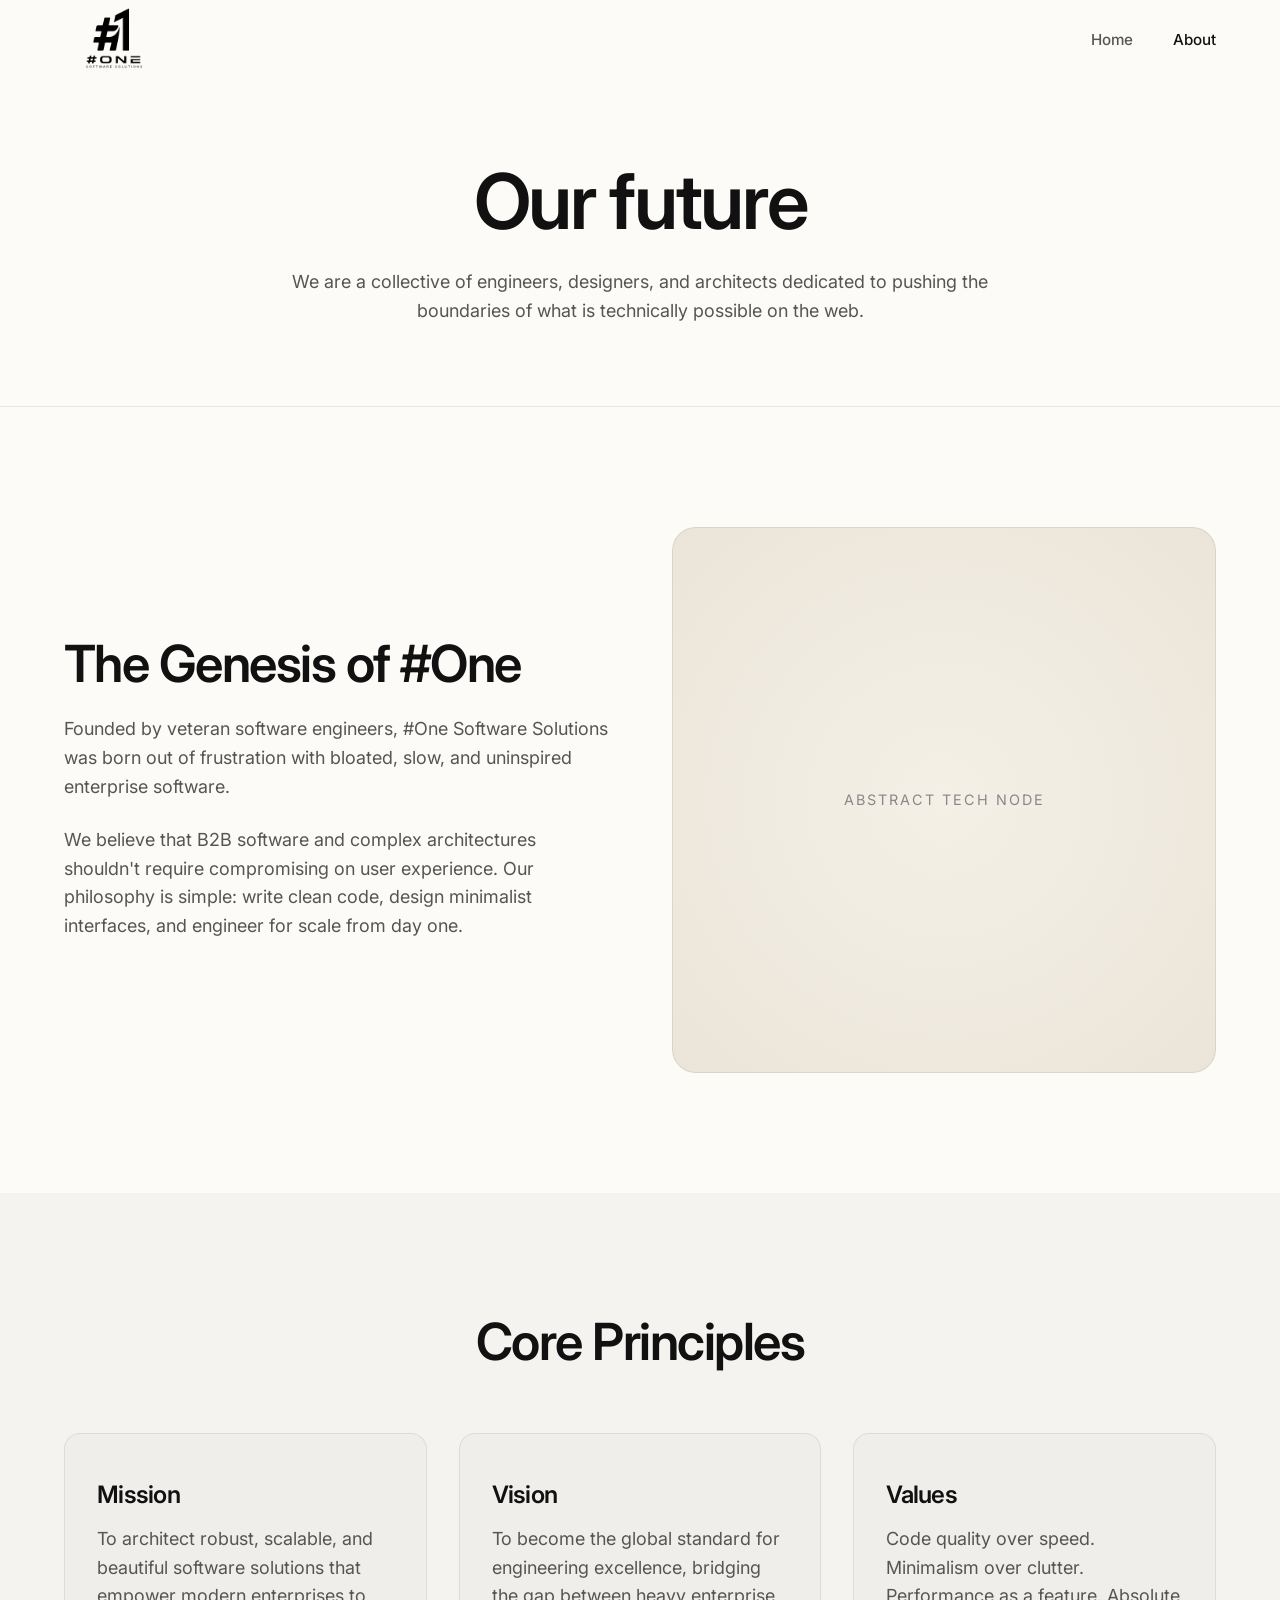
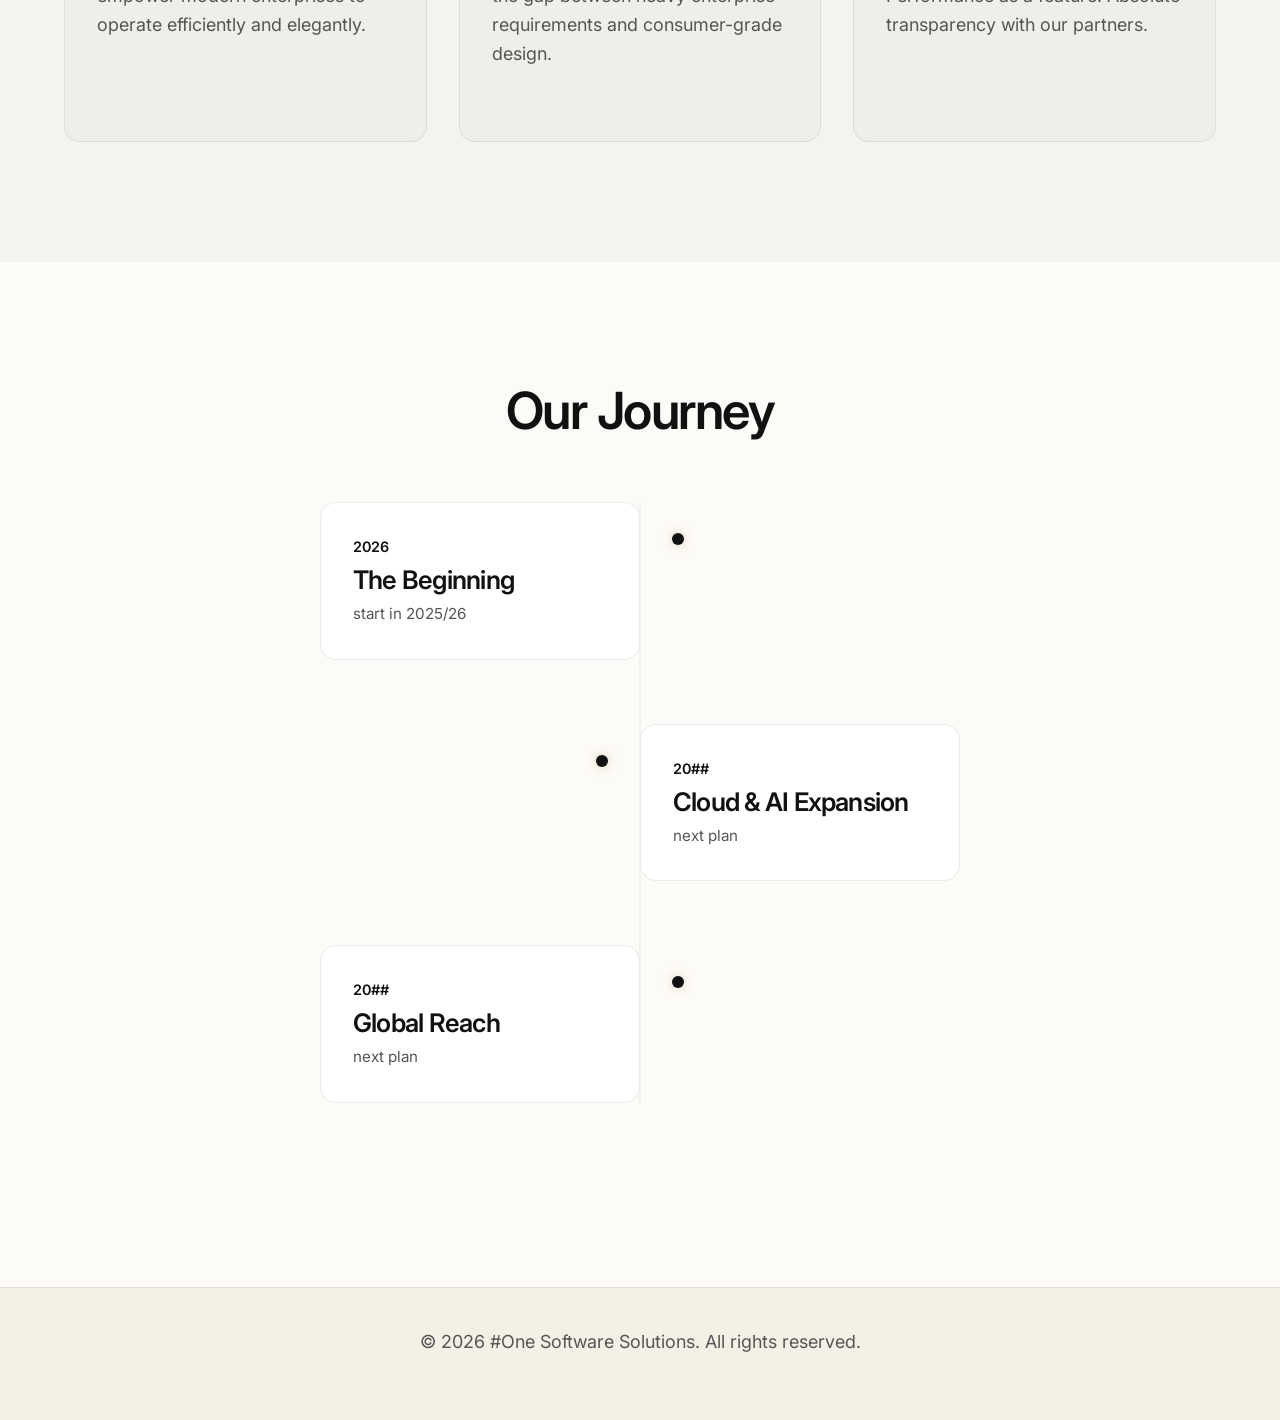
==== about.html @ 4cdfc509 "first commit" ====
<!DOCTYPE html>
<html lang="en">
<head>
    <meta charset="UTF-8">
    <meta name="viewport" content="width=device-width, initial-scale=1.0">
    <title>About | #One Software Solutions</title>
    
    <link rel="preconnect" href="https://fonts.googleapis.com">
    <link rel="preconnect" href="https://fonts.gstatic.com" crossorigin>
    <link href="https://fonts.googleapis.com/css2?family=Inter:wght@300;400;500;600;700&display=swap" rel="stylesheet">
    <link rel="stylesheet" href="style.css">

    <!-- Repeating base styles for the self-contained page as requested by architecture constraints -->
    
</head>
<body>

    <header>
        <div class="container nav-container">
            <a href="index.html" class="logo">
                <img src="logo.png" alt="#One Software Solutions Logo">
            </a>
            <ul class="nav-links">
                <li><a href="index.html">Home</a></li>
                <li><a href="about.html" style="color: var(--secondary);">About</a></li>
            </ul>
        </div>
    </header>

    <main>
        <section class="page-header reveal">
            <div class="container">
                <h1>Our future</h1>
                <p>We are a collective of engineers, designers, and architects dedicated to pushing the boundaries of what is technically possible on the web.</p>
            </div>
        </section>

        <section class="section-padding">
            <div class="container story-grid">
                <div class="reveal">
                    <h2>The Genesis of #One</h2>
                    <p>Founded by veteran software engineers, #One Software Solutions was born out of frustration with bloated, slow, and uninspired enterprise software.</p>
                    <p>We believe that B2B software and complex architectures shouldn't require compromising on user experience. Our philosophy is simple: write clean code, design minimalist interfaces, and engineer for scale from day one.</p>
                </div>
                <div class="story-image reveal" style="transition-delay: 200ms;"></div>
            </div>
        </section>

        <section class="section-padding" style="background: rgba(0,0,0,0.03);">
            <div class="container">
                <div class="text-center reveal">
                    <h2>Core Principles</h2>
                </div>
                <div class="mv-grid">
                    <div class="mv-card reveal">
                        <h3>Mission</h3>
                        <p>To architect robust, scalable, and beautiful software solutions that empower modern enterprises to operate efficiently and elegantly.</p>
                    </div>
                    <div class="mv-card reveal" style="transition-delay: 100ms;">
                        <h3>Vision</h3>
                        <p>To become the global standard for engineering excellence, bridging the gap between heavy enterprise requirements and consumer-grade design.</p>
                    </div>
                    <div class="mv-card reveal" style="transition-delay: 200ms;">
                        <h3>Values</h3>
                        <p>Code quality over speed. Minimalism over clutter. Performance as a feature. Absolute transparency with our partners.</p>
                    </div>
                </div>
            </div>
        </section>

        <section class="section-padding">
            <div class="container">
                <div class="text-center reveal">
                    <h2>Our Journey</h2>
                </div>
                <div class="timeline">
                    <div class="timeline-item reveal">
                        <div class="timeline-content">
                            <span class="year">2026</span>
                            <h3>The Beginning</h3>
                            <p>start in 2025/26</p>
                        </div>
                    </div>
                    <div class="timeline-item reveal">
                        <div class="timeline-content">
                            <span class="year">20##</span>
                            <h3>Cloud & AI Expansion</h3>
                            <p>next plan</p>
                        </div>
                    </div>
                    <div class="timeline-item reveal">
                        <div class="timeline-content">
                            <span class="year">20##</span>
                            <h3>Global Reach</h3>
                            <p>next plan</p>
                        </div>
                    </div>
                </div>
            </div>
        </section>
    </main>

    <footer style="border-top: 1px solid var(--border-color); padding: 40px 0; text-align: center; color: var(--text-muted);">
        <p>&copy; 2026 #One Software Solutions. All rights reserved.</p>
    </footer>

    <script>
        // Scroll Reveal Logic
        const observer = new IntersectionObserver((entries) => {
            entries.forEach(entry => {
                if (entry.isIntersecting) {
                    entry.target.classList.add('active');
                    observer.unobserve(entry.target);
                }
            });
        }, { threshold: 0.1 });

        document.querySelectorAll('.reveal').forEach(el => observer.observe(el));
    </script>
  
</body>
</html>
---- style.css ----
/* ==========================================================================
           CSS/STYLE.CSS - Base Styles & Variables (Creamy White Theme)
           ========================================================================== */
        :root {
            --primary: #FDFBF7;       /* Creamy White Background */
            --secondary: #111111;     /* Black Text */
            --accent: #111111;        /* Black for buttons */
            --accent-text: #FDFBF7;   /* Cream text on black buttons */
            --text-muted: #555555;    /* Dark grey for secondary text */
            --border-color: rgba(0, 0, 0, 0.08);
            --font-main: 'Inter', -apple-system, BlinkMacSystemFont, "Segoe UI", Roboto, sans-serif;
            --ease-out: cubic-bezier(0.16, 1, 0.3, 1);
            --nav-height: 80px;
        }

        * { margin: 0; padding: 0; box-sizing: border-box; }

        html {
            scroll-behavior: smooth;
            background-color: var(--primary);
            color: var(--secondary);
            font-family: var(--font-main);
            -webkit-font-smoothing: antialiased;
        }

        body { overflow-x: hidden; line-height: 1.6; }
        img { max-width: 100%; display: block; }
        a { color: inherit; text-decoration: none; transition: color 0.3s ease; }

        /* Typography */
        h1, h2, h3, h4, h5, h6 { font-weight: 600; line-height: 1.1; letter-spacing: -0.03em; }
        h1 { font-size: clamp(3rem, 6vw, 5.5rem); }
        h2 { font-size: clamp(2rem, 4vw, 3.5rem); margin-bottom: 1.5rem; }
        h3 { font-size: clamp(1.25rem, 2vw, 1.75rem); margin-bottom: 1rem; }
        p { font-size: 1.125rem; color: var(--text-muted); margin-bottom: 1.5rem; }

        .container { max-width: 1400px; margin: 0 auto; padding: 0 5%; }
        .section-padding { padding: 120px 0; }
        .text-center { text-align: center; }

        /* Buttons */
        .btn {
            display: inline-flex;
            align-items: center;
            justify-content: center;
            padding: 14px 28px;
            border-radius: 100px;
            font-size: 1rem;
            font-weight: 500;
            cursor: pointer;
            transition: all 0.4s var(--ease-out);
            border: 1px solid transparent;
        }

        .btn-primary { background-color: var(--accent); color: var(--accent-text); }
        .btn-primary:hover {
            transform: translateY(-2px);
            box-shadow: 0 10px 30px rgba(0, 0, 0, 0.15);
        }

        .btn-secondary { background-color: transparent; color: var(--secondary); border-color: var(--border-color); }
        .btn-secondary:hover {
            border-color: var(--secondary);
            background-color: rgba(0, 0, 0, 0.03);
        }

        /* ==========================================================================
           CSS/NAVBAR.CSS - Navigation
           ========================================================================== */
        header {
            position: fixed; top: 0; left: 0; width: 100%; height: var(--nav-height);
            z-index: 1000; transition: all 0.4s var(--ease-out); display: flex; align-items: center;
            border-bottom: 1px solid transparent;
        }

        header.scrolled {
            background: rgba(253, 251, 247, 0.85);
            backdrop-filter: blur(12px); -webkit-backdrop-filter: blur(12px);
            border-bottom: 1px solid var(--border-color);
            box-shadow: 0 4px 30px rgba(0, 0, 0, 0.03);
        }

        .nav-container { display: flex; justify-content: space-between; align-items: center; width: 100%; }

        .logo { display: flex; align-items: center; }
        .logo img { height: 100px; width: auto; object-fit: contain; }

        .nav-links { display: flex; gap: 2.5rem; list-style: none; }
        .nav-links a { font-size: 0.95rem; font-weight: 500; color: var(--text-muted); position: relative; }
        .nav-links a:hover { color: var(--secondary); }
        .nav-links a::after {
            content: ''; position: absolute; bottom: -5px; left: 0;
            width: 0%; height: 1px; background-color: var(--secondary);
            transition: width 0.3s var(--ease-out);
        }
        .nav-links a:hover::after { width: 100%; }

        /* Hamburger Menu */
        .menu-toggle { display: none; flex-direction: column; gap: 6px; cursor: pointer; background: none; border: none; z-index: 1001; }
        .menu-toggle span { width: 30px; height: 2px; background-color: var(--secondary); transition: 0.3s; }

        /* ==========================================================================
           CSS/HERO.CSS - Hero Section & Canvas
           ========================================================================== */
        .hero { position: relative; min-height: 100vh; display: flex; align-items: center; overflow: hidden; padding-top: var(--nav-height); }
        .hero-grid { display: grid; grid-template-columns: 1fr 1fr; gap: 4rem; align-items: center; position: relative; z-index: 2; }
        .hero-content h1 span { color: var(--text-muted); display: block; }
        .hero-content p { font-size: 1.25rem; max-width: 90%; margin-top: 1.5rem; margin-bottom: 2.5rem; }
        .hero-btns { display: flex; gap: 1rem; }

        #hero-canvas { position: absolute; top: 0; right: 0; width: 55%; height: 100%; z-index: 1; pointer-events: none; }
        .canvas-wrapper { position: absolute; top: 0; left: 0; width: 100%; height: 100%; z-index: 0; }
        
        /* Gradient overlay to blend canvas smoothly into the creamy background */
        .canvas-overlay {
            position: absolute; top: 0; left: 0; right: 0; bottom: 0;
            background: linear-gradient(90deg, var(--primary) 0%, rgba(253, 251, 247, 0.8) 45%, transparent 100%);
            z-index: 1; pointer-events: none;
        }

        /* ==========================================================================
           CSS/SERVICES.CSS - Bento Grid
           ========================================================================== */
        .services-header { max-width: 600px; margin-bottom: 4rem; }
        .bento-grid { display: grid; grid-template-columns: repeat(4, 1fr); grid-auto-rows: 280px; gap: 1.5rem; }

        .bento-card {
            background-color: #ffffff; /* Crisp white against creamy background */
            border: 1px solid var(--border-color);
            border-radius: 24px; padding: 2.5rem; position: relative; overflow: hidden;
            display: flex; flex-direction: column; justify-content: space-between;
            transition: transform 0.4s var(--ease-out), border-color 0.4s var(--ease-out), box-shadow 0.4s var(--ease-out);
            cursor: pointer;
            box-shadow: 0 4px 20px rgba(0,0,0,0.02);
        }

        .bento-card:hover {
            transform: translateY(-5px);
            border-color: rgba(0, 0, 0, 0.15);
            box-shadow: 0 15px 35px rgba(0,0,0,0.05);
        }

        /* Spotlight Effect */
        .bento-card::before {
            content: ""; position: absolute; top: 0; left: 0; width: 100%; height: 100%;
            background: radial-gradient(800px circle at var(--mouse-x) var(--mouse-y), rgba(0, 0, 0, 0.03), transparent 40%);
            opacity: 0; transition: opacity 0.5s; pointer-events: none; z-index: 1;
        }
        .bento-card:hover::before { opacity: 1; }
        .bento-card > * { position: relative; z-index: 2; }

        .bento-icon {
            width: 48px; height: 48px;
            background: var(--primary);
            border-radius: 12px; display: flex; align-items: center; justify-content: center;
            margin-bottom: 1.5rem; border: 1px solid var(--border-color);
            transition: transform 0.4s var(--ease-out);
            color: var(--secondary);
        }
        .bento-card:hover .bento-icon { transform: scale(1.1) rotate(5deg); }
        .bento-card h3 { font-size: 1.5rem; margin-bottom: 0.5rem; }
        .bento-card p { font-size: 0.95rem; margin-bottom: 0; }
        
        .bento-link {
            display: flex; align-items: center; gap: 8px; font-size: 0.9rem; font-weight: 600;
            color: var(--secondary); opacity: 0; transform: translateY(10px);
            transition: all 0.3s var(--ease-out); margin-top: 1rem;
        }
        .bento-card:hover .bento-link { opacity: 1; transform: translateY(0); }

        .card-wide { grid-column: span 2; }
        .card-tall { grid-row: span 2; }

        /* ==========================================================================
           CSS/FAQ.CSS
           ========================================================================== */
        .faq-container { max-width: 800px; margin: 0 auto; }
        .faq-item { border-bottom: 1px solid var(--border-color); }
        .faq-question {
            width: 100%; display: flex; justify-content: space-between; align-items: center;
            padding: 2rem 0; background: none; border: none; color: var(--secondary);
            font-size: 1.25rem; font-weight: 500; cursor: pointer; text-align: left; font-family: var(--font-main);
        }
        .faq-icon { width: 24px; height: 24px; position: relative; }
        .faq-icon::before, .faq-icon::after {
            content: ''; position: absolute; background-color: var(--secondary);
            top: 50%; left: 50%; transform: translate(-50%, -50%); transition: transform 0.3s var(--ease-out);
        }
        .faq-icon::before { width: 16px; height: 2px; }
        .faq-icon::after { width: 2px; height: 16px; }
        .faq-item.active .faq-icon::after { transform: translate(-50%, -50%) rotate(90deg); opacity: 0; }
        .faq-answer { max-height: 0; overflow: hidden; transition: max-height 0.4s var(--ease-out); }
        .faq-answer-inner { padding-bottom: 2rem; color: var(--text-muted); }

        /* ==========================================================================
           CSS/FOOTER.CSS
           ========================================================================== */
        footer {
            border-top: 1px solid var(--border-color); padding: 80px 0 40px;
            background: #F4F0E6; /* Slightly darker cream for footer distinction */
        }
        .footer-grid { display: grid; grid-template-columns: 2fr 1fr 1fr 1.5fr; gap: 4rem; margin-bottom: 60px; }
        .footer-brand p { margin-top: 1.5rem; font-size: 0.95rem; }
        .footer-title { font-size: 1.1rem; font-weight: 600; margin-bottom: 1.5rem; color: var(--secondary); }
        .footer-links { list-style: none; display: flex; flex-direction: column; gap: 1rem; }
        .footer-links a { color: var(--text-muted); font-size: 0.95rem; }
        .footer-links a:hover { color: var(--secondary); }
        .footer-bottom {
            display: flex; justify-content: space-between; align-items: center; padding-top: 40px;
            border-top: 1px solid var(--border-color); font-size: 0.85rem; color: var(--text-muted);
        }

        /* ==========================================================================
           CSS/FAB.CSS - Floating Action Buttons
           ========================================================================== */
        .fab-container { position: fixed; bottom: 30px; right: 30px; display: flex; flex-direction: column; gap: 15px; z-index: 1000; }
        .fab {
            width: 56px; height: 56px; border-radius: 50%;
            background: rgba(255, 255, 255, 0.9); backdrop-filter: blur(10px);
            border: 1px solid var(--border-color);
            display: flex; align-items: center; justify-content: center; color: var(--secondary);
            cursor: pointer; box-shadow: 0 4px 15px rgba(0,0,0,0.05); transition: all 0.3s var(--ease-out);
        }
        .fab:hover {
            transform: scale(1.1); background: var(--secondary); color: var(--primary);
            box-shadow: 0 10px 25px rgba(0,0,0,0.15);
        }

        /* ==========================================================================
           CSS/ANIMATIONS & RESPONSIVE
           ========================================================================== */
        .reveal { opacity: 0; transform: translateY(40px); transition: all 0.8s cubic-bezier(0.2, 0.8, 0.2, 1); }
        .reveal.active { opacity: 1; transform: translateY(0); }
        .delay-100 { transition-delay: 100ms; }
        .delay-200 { transition-delay: 200ms; }
        .delay-300 { transition-delay: 300ms; }

        @media (max-width: 1200px) {
            .bento-grid { grid-template-columns: repeat(3, 1fr); }
            .hero-grid { gap: 2rem; }
        }

        @media (max-width: 992px) {
            .bento-grid { grid-template-columns: repeat(2, 1fr); }
            .footer-grid { grid-template-columns: 1fr 1fr; gap: 3rem; }
            h1 { font-size: 3.5rem; }
            #hero-canvas { width: 100%; opacity: 0.4; }
            .canvas-overlay { background: linear-gradient(180deg, var(--primary) 0%, rgba(253, 251, 247, 0.8) 50%, transparent 100%); }
            .hero-grid { grid-template-columns: 1fr; text-align: center; }
            .hero-content p { margin: 1.5rem auto 2.5rem; }
            .hero-btns { justify-content: center; }
        }

        @media (max-width: 768px) {
            .menu-toggle { display: flex; }
            .nav-links {
                position: fixed; top: var(--nav-height); left: 0; width: 100%; height: calc(100vh - var(--nav-height));
                background: var(--primary); flex-direction: column; align-items: center; justify-content: center;
                gap: 2rem; transform: translateX(100%); transition: transform 0.4s var(--ease-out); border-top: 1px solid var(--border-color);
            }
            .nav-links.nav-active { transform: translateX(0); }
            .bento-grid { grid-template-columns: 1fr; grid-auto-rows: auto; }
            .card-wide, .card-tall { grid-column: auto; grid-row: auto; }
            .footer-grid { grid-template-columns: 1fr; gap: 2rem; }
            .footer-bottom { flex-direction: column; gap: 1rem; text-align: center; }
        }


        /* Page Header */
        .page-header {
            padding-top: calc(var(--nav-height) + 80px);
            padding-bottom: 80px;
            text-align: center;
            border-bottom: 1px solid var(--border-color);
        }
        .page-header p { max-width: 700px; margin: 1.5rem auto 0; }

        /* Story Section */
        .story-grid {
            display: grid;
            grid-template-columns: 1fr 1fr;
            gap: 4rem;
            align-items: center;
        }
        .story-image {
            width: 100%;
            padding-top: 100%;
            background: radial-gradient(circle at center, #F4F0E6, #EBE5D9);
            border: 1px solid var(--border-color);
            border-radius: 24px;
            position: relative;
        }
        .story-image::after {
            content: 'Abstract Tech Node';
            position: absolute;
            top: 50%; left: 50%; transform: translate(-50%, -50%);
            color: #888; font-size: 0.9rem; letter-spacing: 2px; text-transform: uppercase;
        }

        /* Mission / Vision Grid */
        .mv-grid {
            display: grid;
            grid-template-columns: repeat(3, 1fr);
            gap: 2rem;
            margin-top: 4rem;
        }
        .mv-card {
            background: rgba(0,0,0,0.02);
            padding: 3rem 2rem;
            border-radius: 16px;
            border: 1px solid var(--border-color);
        }
        .mv-card h3 { font-size: 1.5rem; color: var(--secondary); margin-bottom: 1rem; }

        /* Timeline */
        .timeline {
            position: relative;
            max-width: 800px;
            margin: 4rem auto 0;
        }
        .timeline::before {
            content: '';
            position: absolute;
            top: 0; left: 50%; transform: translateX(-50%);
            width: 1px; height: 100%; background: var(--border-color);
        }
        .timeline-item {
            display: flex;
            justify-content: flex-end;
            padding-right: 50%;
            position: relative;
            margin-bottom: 4rem;
        }
        .timeline-item:nth-child(even) {
            justify-content: flex-start;
            padding-right: 0;
            padding-left: 50%;
        }
        .timeline-content {
            width: 80%;
            padding: 2rem;
            background: #ffffff;
            border: 1px solid var(--border-color);
            border-radius: 16px;
            position: relative;
        }
        .timeline-content::before {
            content: '';
            position: absolute;
            top: 30px;
            right: -45px;
            width: 12px; height: 12px;
            border-radius: 50%;
            background: var(--accent);
            box-shadow: 0 0 10px rgba(196, 164, 124, 0.5);
        }
        .timeline-item:nth-child(even) .timeline-content::before {
            right: auto;
            left: -45px;
        }
        .year {
            font-size: 0.9rem; font-weight: 600; color: var(--accent); margin-bottom: 0.5rem; display: block;
        }
        .timeline-content h3 { color: var(--secondary); margin-bottom: 0.5rem; }
        .timeline-content p { font-size: 0.95rem; margin-bottom: 0; }

        /* Animation Classes */
        .reveal { opacity: 0; transform: translateY(30px); transition: 0.8s cubic-bezier(0.2, 0.8, 0.2, 1); }
        .reveal.active { opacity: 1; transform: translateY(0); }

        @media (max-width: 992px) {
            .story-grid { grid-template-columns: 1fr; }
            .mv-grid { grid-template-columns: 1fr; }
            .timeline::before { left: 0; }
            .timeline-item, .timeline-item:nth-child(even) { padding-left: 40px; padding-right: 0; justify-content: flex-start; }
            .timeline-content { width: 100%; }
            .timeline-content::before, .timeline-item:nth-child(even) .timeline-content::before { left: -46px; }
        }
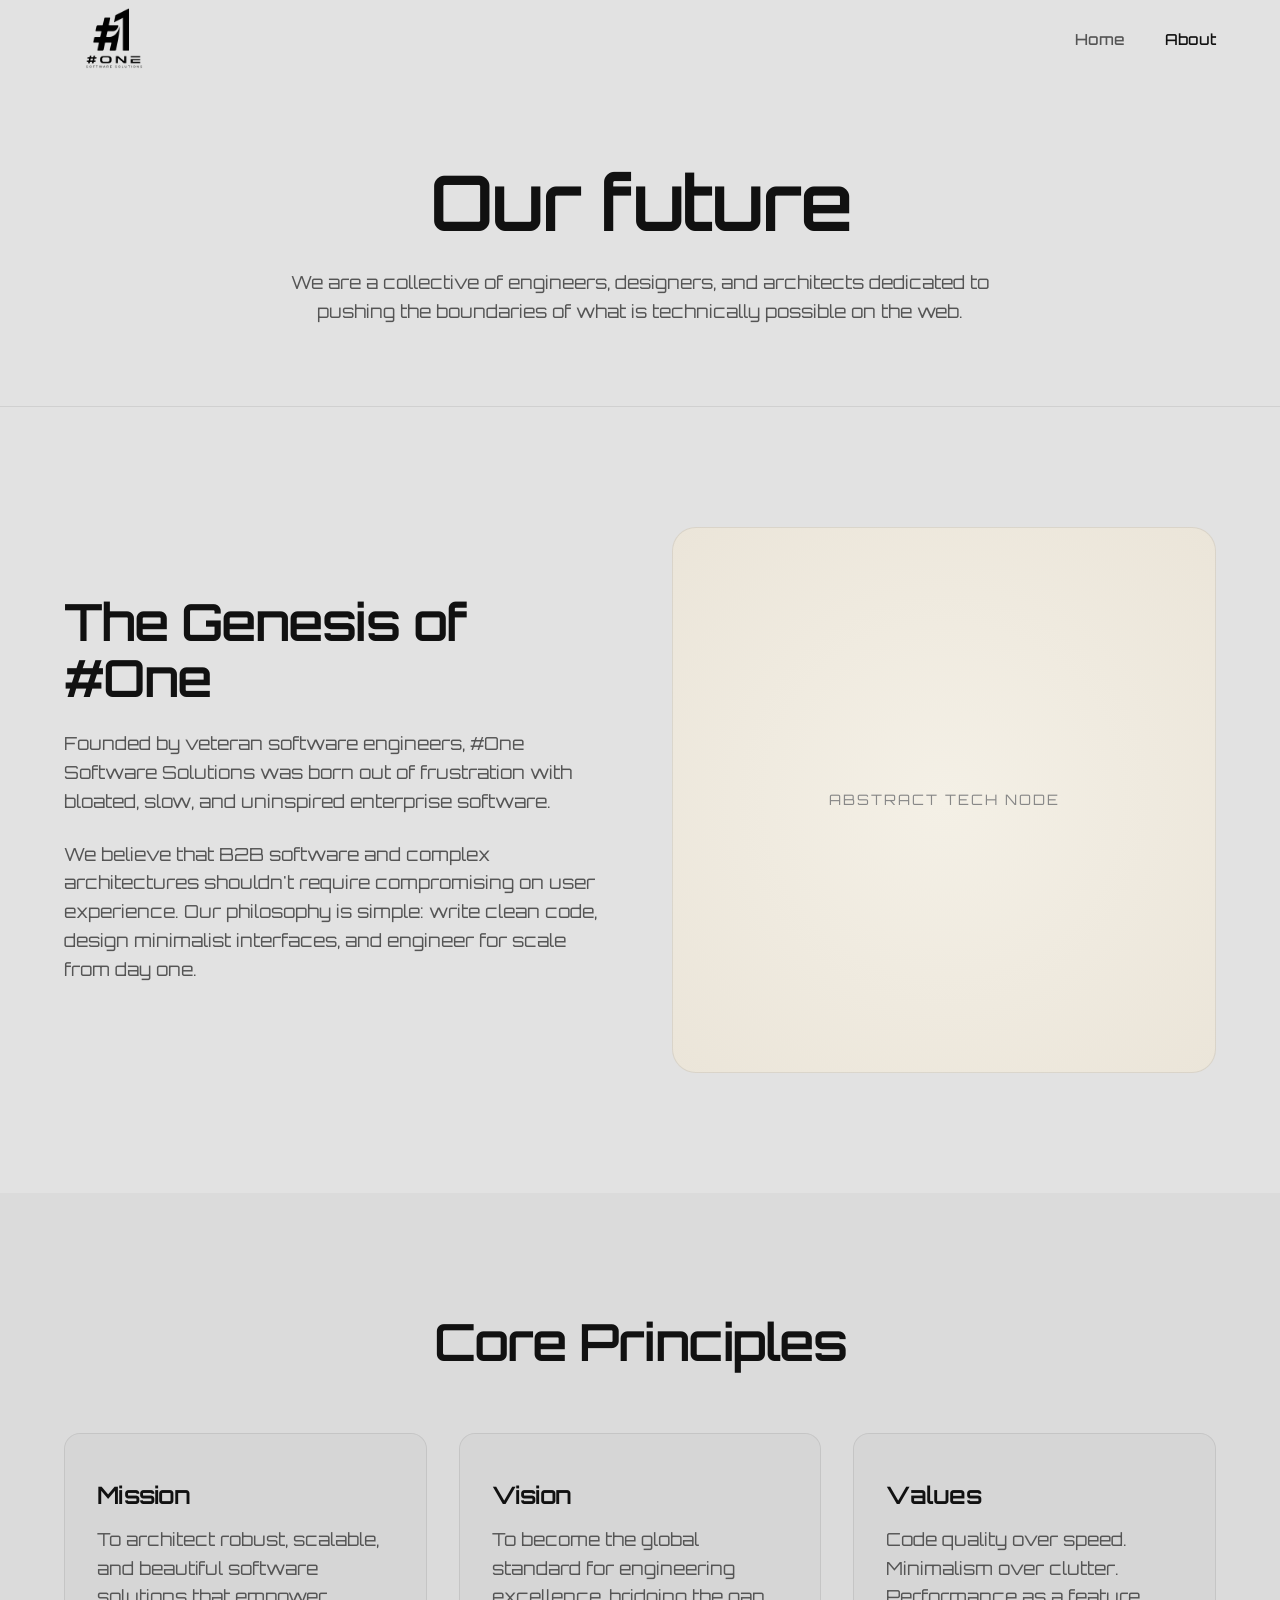
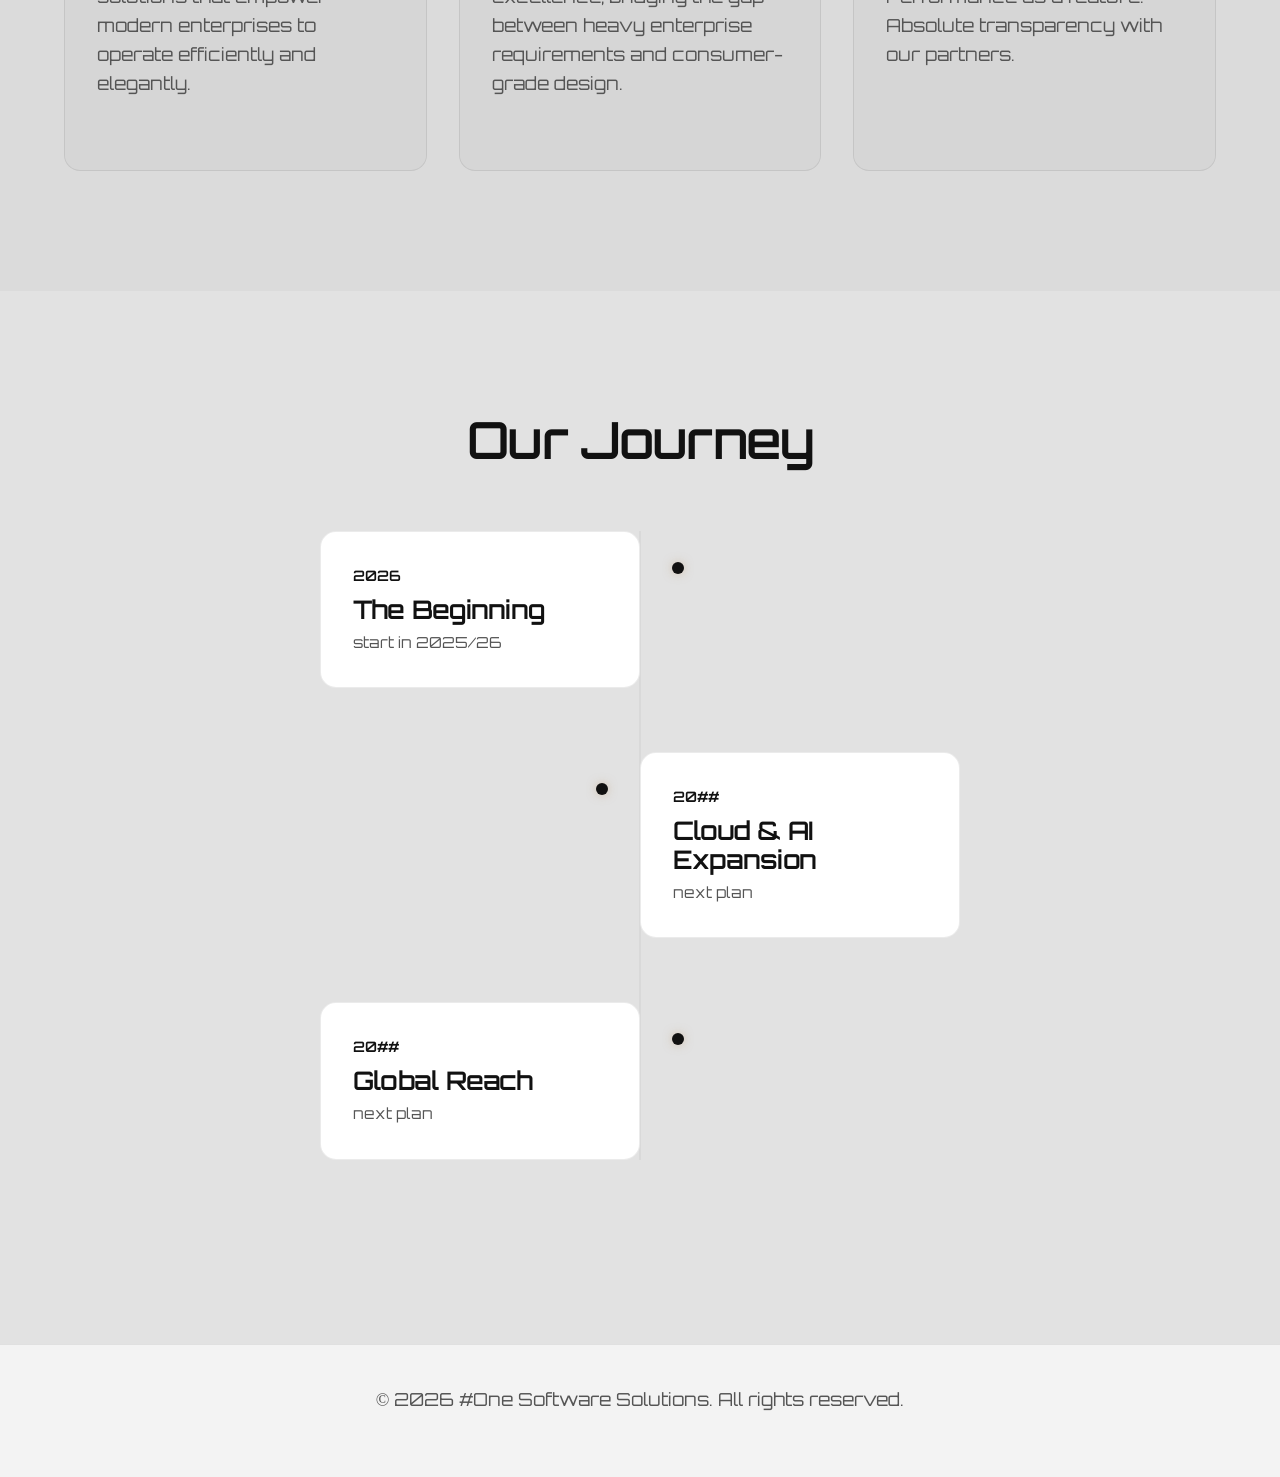
==== commit 2065f072: "i changed my brand font" ====
--- a/about.html
+++ b/about.html
@@ -9,9 +9,11 @@
     <link rel="preconnect" href="https://fonts.gstatic.com" crossorigin>
     <link href="https://fonts.googleapis.com/css2?family=Inter:wght@300;400;500;600;700&display=swap" rel="stylesheet">
     <link rel="stylesheet" href="style.css">
+    <link rel="preconnect" href="https://fonts.googleapis.com">
+<link rel="preconnect" href="https://fonts.gstatic.com" crossorigin>
+<link href="https://fonts.googleapis.com/css2?family=Orbitron:wght@400..900&display=swap" rel="stylesheet">
 
     <!-- Repeating base styles for the self-contained page as requested by architecture constraints -->
-    
 </head>
 <body>
 
--- a/style.css
+++ b/style.css
@@ -3,10 +3,10 @@
            CSS/STYLE.CSS - Base Styles & Variables (Creamy White Theme)
            ========================================================================== */
         :root {
-            --primary: #FDFBF7;       /* Creamy White Background */
+            --primary: #e2e2e2;       /* Creamy White Background */
             --secondary: #111111;     /* Black Text */
             --accent: #111111;        /* Black for buttons */
-            --accent-text: #FDFBF7;   /* Cream text on black buttons */
+            --accent-text: #f5f3f0;   /* Cream text on black buttons */
             --text-muted: #555555;    /* Dark grey for secondary text */
             --border-color: rgba(0, 0, 0, 0.08);
             --font-main: 'Inter', -apple-system, BlinkMacSystemFont, "Segoe UI", Roboto, sans-serif;
@@ -20,7 +20,7 @@
             scroll-behavior: smooth;
             background-color: var(--primary);
             color: var(--secondary);
-            font-family: var(--font-main);
+            font-family: orbitron;
             -webkit-font-smoothing: antialiased;
         }
 
@@ -180,7 +180,7 @@
         .faq-question {
             width: 100%; display: flex; justify-content: space-between; align-items: center;
             padding: 2rem 0; background: none; border: none; color: var(--secondary);
-            font-size: 1.25rem; font-weight: 500; cursor: pointer; text-align: left; font-family: var(--font-main);
+            font-size: 1.25rem; font-weight: 500; cursor: pointer; text-align: left; font-family: orbitron;
         }
         .faq-icon { width: 24px; height: 24px; position: relative; }
         .faq-icon::before, .faq-icon::after {
@@ -198,17 +198,17 @@
            ========================================================================== */
         footer {
             border-top: 1px solid var(--border-color); padding: 80px 0 40px;
-            background: #F4F0E6; /* Slightly darker cream for footer distinction */
+            background: #f3f3f3; /* Slightly darker cream for footer distinction */
         }
         .footer-grid { display: grid; grid-template-columns: 2fr 1fr 1fr 1.5fr; gap: 4rem; margin-bottom: 60px; }
         .footer-brand p { margin-top: 1.5rem; font-size: 0.95rem; }
-        .footer-title { font-size: 1.1rem; font-weight: 600; margin-bottom: 1.5rem; color: var(--secondary); }
+        .footer-title { font-size: 0.95rem; font-weight: 400; margin-bottom: 1.5rem; color: var(--secondary); }
         .footer-links { list-style: none; display: flex; flex-direction: column; gap: 1rem; }
         .footer-links a { color: var(--text-muted); font-size: 0.95rem; }
         .footer-links a:hover { color: var(--secondary); }
         .footer-bottom {
-            display: flex; justify-content: space-between; align-items: center; padding-top: 40px;
-            border-top: 1px solid var(--border-color); font-size: 0.85rem; color: var(--text-muted);
+            display: flex; justify-content: center; align-items: center; padding-top: 40px;
+            border-top: 1px solid var(--border-color); font-size: 0.3rem; color: var(--text-muted);
         }
 
         /* ==========================================================================
@@ -250,6 +250,7 @@
             .hero-grid { grid-template-columns: 1fr; text-align: center; }
             .hero-content p { margin: 1.5rem auto 2.5rem; }
             .hero-btns { justify-content: center; }
+            
         }
 
         @media (max-width: 768px) {
@@ -263,7 +264,7 @@
             .bento-grid { grid-template-columns: 1fr; grid-auto-rows: auto; }
             .card-wide, .card-tall { grid-column: auto; grid-row: auto; }
             .footer-grid { grid-template-columns: 1fr; gap: 2rem; }
-            .footer-bottom { flex-direction: column; gap: 1rem; text-align: center; }
+            .footer-bottom { flex-direction: column; gap: 0.3rem; text-align: center;}
         }
 
 
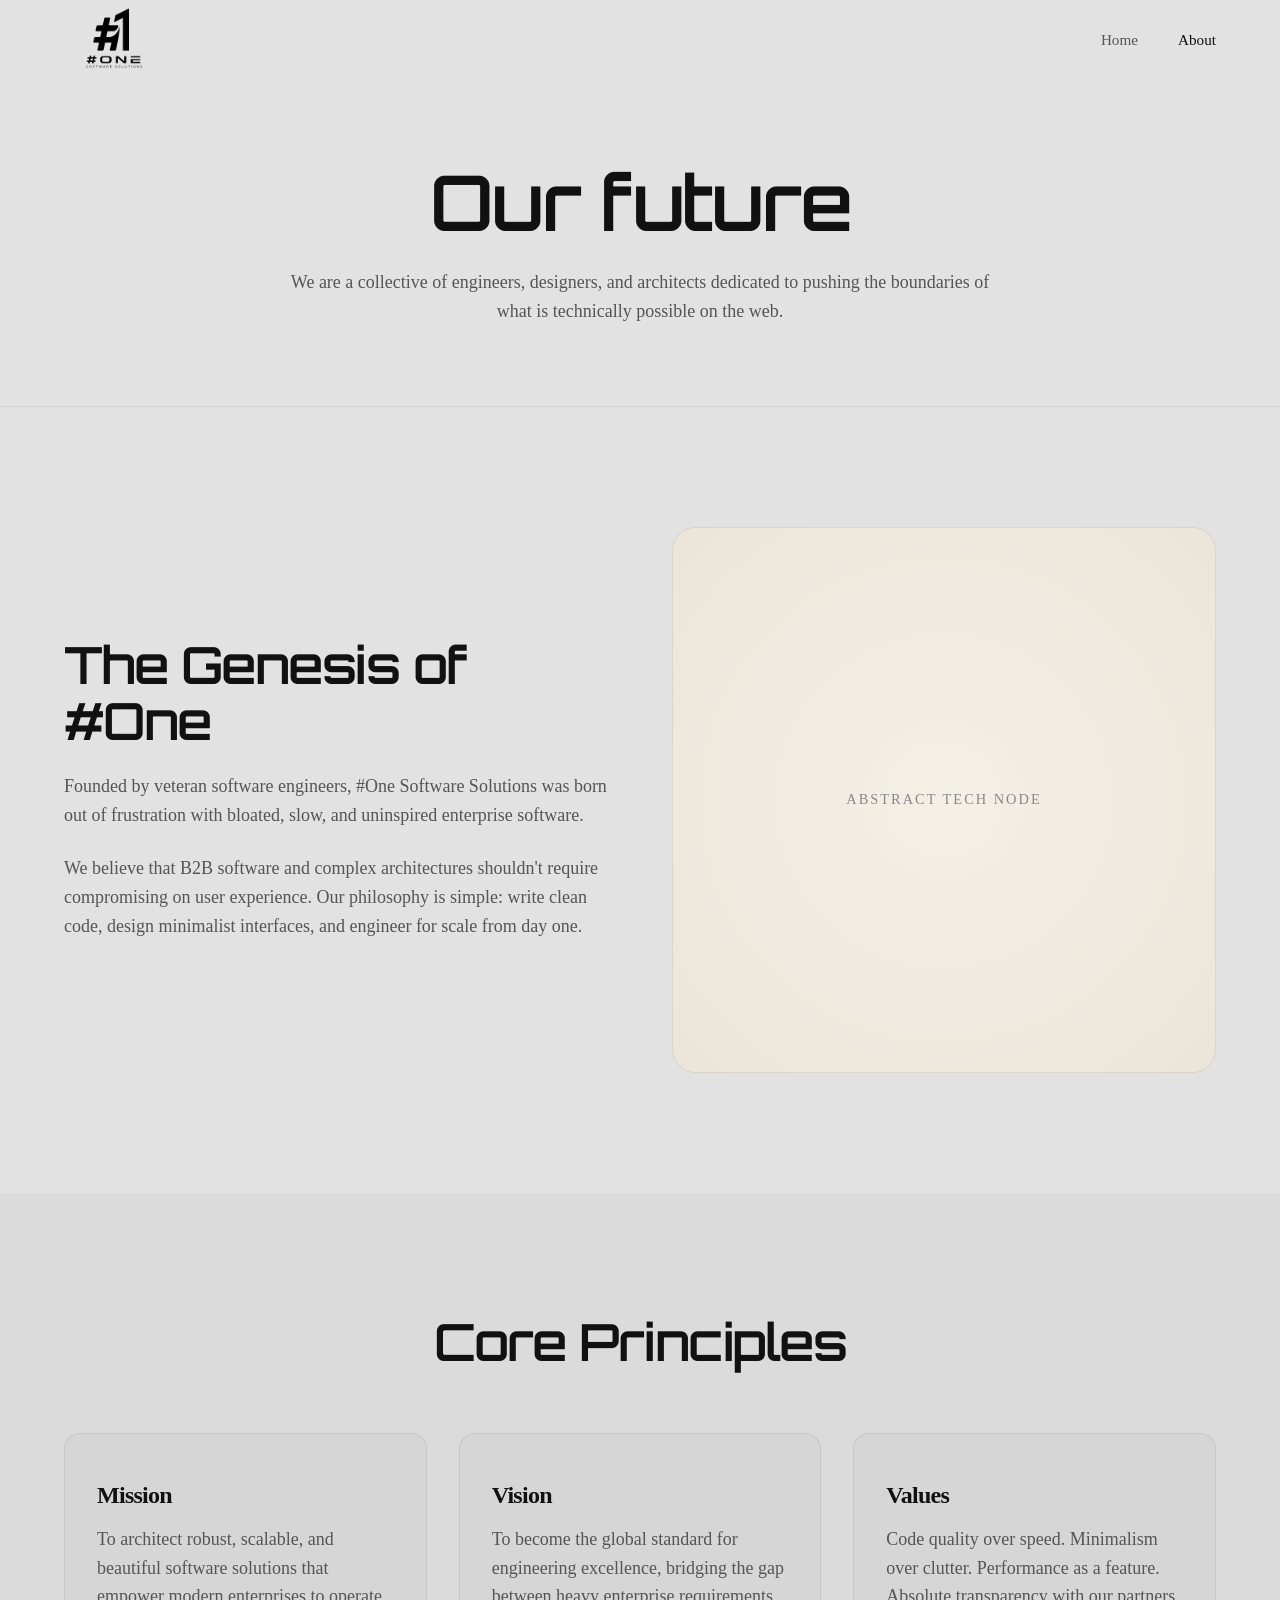
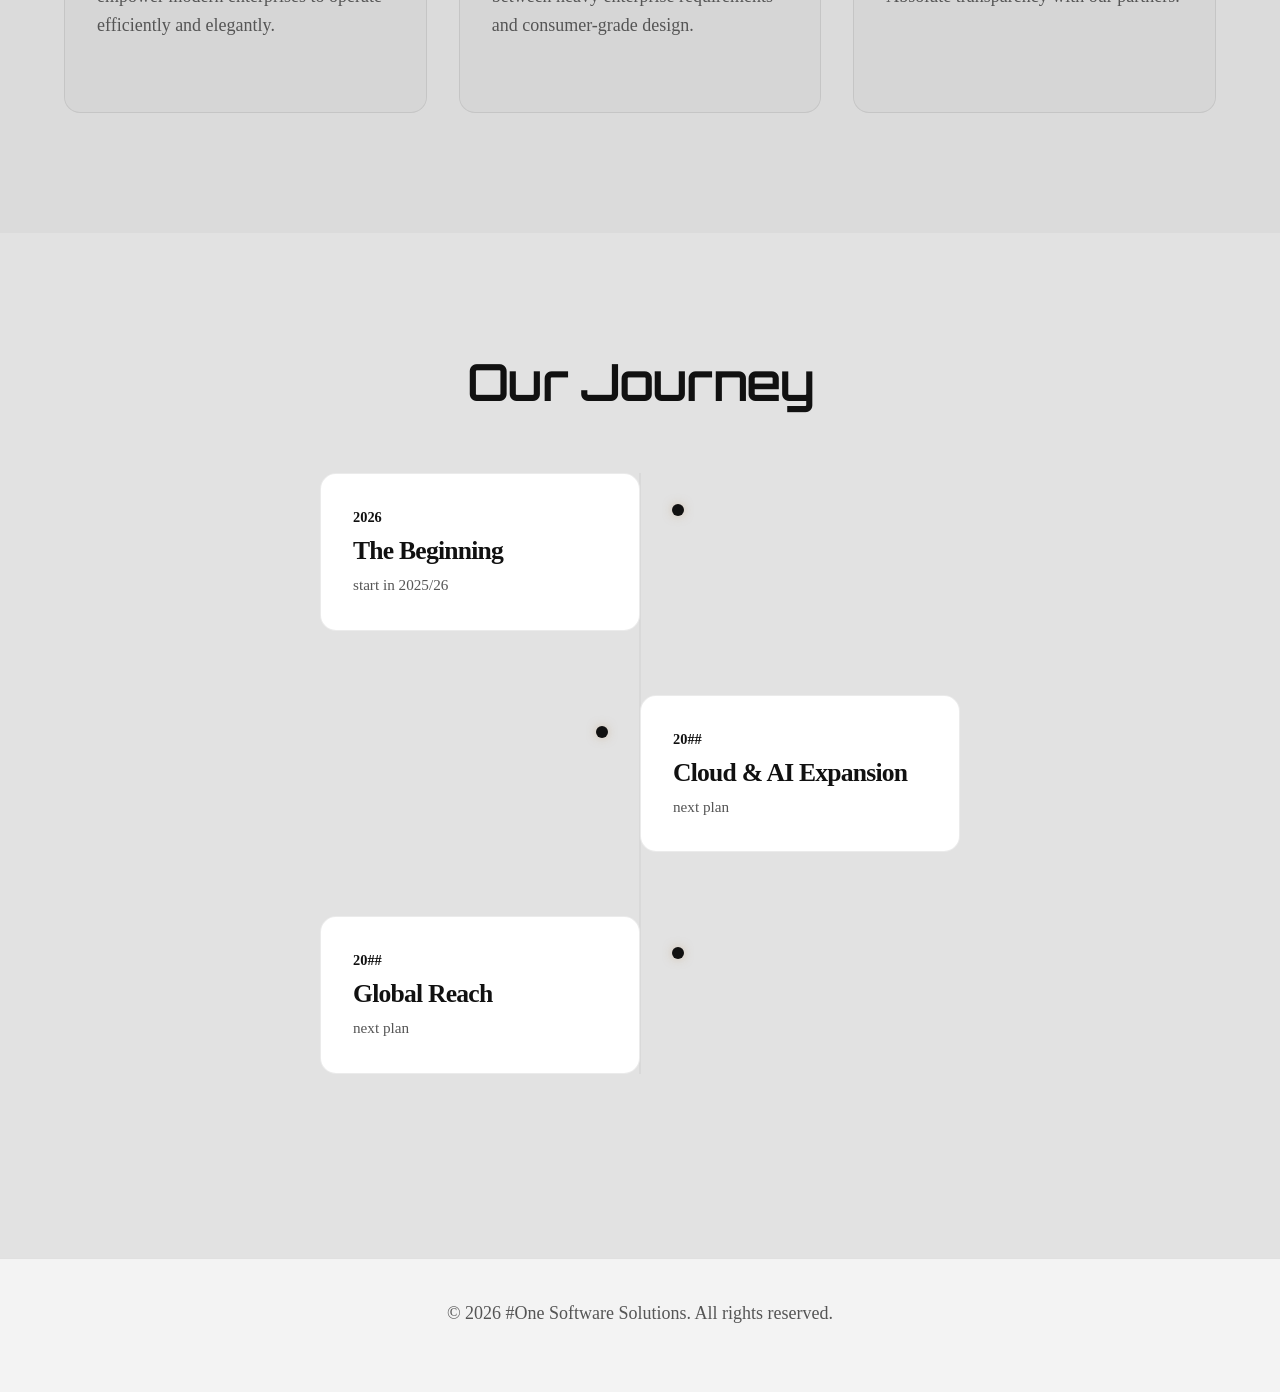
==== commit 51940b4d: "logo change" ====
--- a/about.html
+++ b/about.html
@@ -32,7 +32,7 @@
     <main>
         <section class="page-header reveal">
             <div class="container">
-                <h1>Our future</h1>
+                <h1 style="font-family: orbitron;">Our future</h1>
                 <p>We are a collective of engineers, designers, and architects dedicated to pushing the boundaries of what is technically possible on the web.</p>
             </div>
         </section>
@@ -40,7 +40,7 @@
         <section class="section-padding">
             <div class="container story-grid">
                 <div class="reveal">
-                    <h2>The Genesis of #One</h2>
+                    <h2  style="font-family: orbitron;">The Genesis of #One</h2>
                     <p>Founded by veteran software engineers, #One Software Solutions was born out of frustration with bloated, slow, and uninspired enterprise software.</p>
                     <p>We believe that B2B software and complex architectures shouldn't require compromising on user experience. Our philosophy is simple: write clean code, design minimalist interfaces, and engineer for scale from day one.</p>
                 </div>
@@ -51,7 +51,7 @@
         <section class="section-padding" style="background: rgba(0,0,0,0.03);">
             <div class="container">
                 <div class="text-center reveal">
-                    <h2>Core Principles</h2>
+                    <h2  style="font-family: orbitron;">Core Principles</h2>
                 </div>
                 <div class="mv-grid">
                     <div class="mv-card reveal">
@@ -73,7 +73,7 @@
         <section class="section-padding">
             <div class="container">
                 <div class="text-center reveal">
-                    <h2>Our Journey</h2>
+                    <h2  style="font-family: orbitron;">Our Journey</h2>
                 </div>
                 <div class="timeline">
                     <div class="timeline-item reveal">
--- a/style.css
+++ b/style.css
@@ -20,7 +20,7 @@
             scroll-behavior: smooth;
             background-color: var(--primary);
             color: var(--secondary);
-            font-family: orbitron;
+            font-family:roboto;
             -webkit-font-smoothing: antialiased;
         }
 
@@ -35,7 +35,7 @@
         h3 { font-size: clamp(1.25rem, 2vw, 1.75rem); margin-bottom: 1rem; }
         p { font-size: 1.125rem; color: var(--text-muted); margin-bottom: 1.5rem; }
 
-        .container { max-width: 1400px; margin: 0 auto; padding: 0 5%; }
+        .container { max-width: 1400px; margin: 0 auto; padding: 0 5%;}
         .section-padding { padding: 120px 0; }
         .text-center { text-align: center; }
 
@@ -106,7 +106,7 @@
         .hero { position: relative; min-height: 100vh; display: flex; align-items: center; overflow: hidden; padding-top: var(--nav-height); }
         .hero-grid { display: grid; grid-template-columns: 1fr 1fr; gap: 4rem; align-items: center; position: relative; z-index: 2; }
         .hero-content h1 span { color: var(--text-muted); display: block; }
-        .hero-content p { font-size: 1.25rem; max-width: 90%; margin-top: 1.5rem; margin-bottom: 2.5rem; }
+        .hero-content p { font-size: 1.25rem; max-width: 90%; margin-top: 1.5rem; margin-bottom: 2.5rem;}
         .hero-btns { display: flex; gap: 1rem; }
 
         #hero-canvas { position: absolute; top: 0; right: 0; width: 55%; height: 100%; z-index: 1; pointer-events: none; }
@@ -180,7 +180,7 @@
         .faq-question {
             width: 100%; display: flex; justify-content: space-between; align-items: center;
             padding: 2rem 0; background: none; border: none; color: var(--secondary);
-            font-size: 1.25rem; font-weight: 500; cursor: pointer; text-align: left; font-family: orbitron;
+            font-size: 1.25rem; font-weight: 500; cursor: pointer; text-align: left; font-family:roboto;
         }
         .faq-icon { width: 24px; height: 24px; position: relative; }
         .faq-icon::before, .faq-icon::after {
@@ -201,14 +201,14 @@
             background: #f3f3f3; /* Slightly darker cream for footer distinction */
         }
         .footer-grid { display: grid; grid-template-columns: 2fr 1fr 1fr 1.5fr; gap: 4rem; margin-bottom: 60px; }
-        .footer-brand p { margin-top: 1.5rem; font-size: 0.95rem; }
-        .footer-title { font-size: 0.95rem; font-weight: 400; margin-bottom: 1.5rem; color: var(--secondary); }
+        .footer-brand p { margin-top: 1.5rem; font-size: 1.3rem; }
+        .footer-title { font-size: 1.2rem; font-weight: 400; margin-bottom: 1.5rem; color: var(--secondary); }
         .footer-links { list-style: none; display: flex; flex-direction: column; gap: 1rem; }
-        .footer-links a { color: var(--text-muted); font-size: 0.95rem; }
+        .footer-links a { color: var(--text-muted); font-size: 1.05rem; }
         .footer-links a:hover { color: var(--secondary); }
         .footer-bottom {
             display: flex; justify-content: center; align-items: center; padding-top: 40px;
-            border-top: 1px solid var(--border-color); font-size: 0.3rem; color: var(--text-muted);
+            border-top: 1px solid var(--border-color); font-size: 0.95rem; color: var(--text-muted);
         }
 
         /* ==========================================================================
@@ -378,3 +378,180 @@
             .timeline-content { width: 100%; }
             .timeline-content::before, .timeline-item:nth-child(even) .timeline-content::before { left: -46px; }
         }
+        /* ==========================================================================
+           CSS/SERVICES.CSS - Bento Grid & Founder Section Style
+           ========================================================================== */
+        .founder-section {
+            background-color:#555555/* Seamless black theme background matching the main site */
+            border-top: 1px solid var(--border-color);
+            border-bottom: 1px solid var(--border-color);
+            overflow: hidden;
+        }
+
+        .founder-grid {
+            display: grid;
+            grid-template-columns: 1fr 1.2fr;
+            gap: 6rem;
+            align-items: center;
+        }
+
+        .founder-image-container {
+            position: relative;
+            width: 100%;
+            max-width: 360px;
+            margin: 0 auto;
+            aspect-ratio: 1;
+            display: flex;
+            align-items: center;
+            justify-content: center;
+        }
+
+        /* Minimalist premium outer ring adapted for dark theme */
+        .founder-ring {
+            position: absolute;
+            top: 0; left: 0; right: 0; bottom: 0;
+            border: 1px solid rgba(255, 255, 255, 0.08);
+            border-radius: 50%;
+            transition: transform 0.6s var(--ease-out), border-color 0.6s var(--ease-out);
+            pointer-events: none;
+        }
+
+        .founder-img-wrapper {
+            width: calc(100% - 24px);
+            height: calc(100% - 24px);
+            border-radius: 50%;
+            overflow: hidden;
+            border: 1px solid var(--border-color);
+            box-shadow: 0 10px 30px rgba(0, 0, 0, 0.4);
+            transition: transform 0.6s var(--ease-out), box-shadow 0.6s var(--ease-out);
+            cursor: pointer;
+            background: #151515;
+        }
+
+        /* Sophisticated, premium dual-layer depth mechanics on hover */
+        .founder-image-container:hover .founder-ring {
+            transform: scale(1.08);
+            border-color: rgba(255, 255, 255, 0.25);
+        }
+
+        .founder-image-container:hover .founder-img-wrapper {
+            transform: scale(0.97);
+            box-shadow: 0 20px 40px rgba(0, 0, 0, 0.6);
+        }
+
+        .founder-img {
+            width: 100%;
+            height: 100%;
+            object-fit: cover;
+            transition: transform 0.6s var(--ease-out);
+        }
+
+        .founder-image-container:hover .founder-img {
+            transform: scale(1.06);
+        }
+
+        .founder-info {
+            display: flex;
+            flex-direction: column;
+            justify-content: center;
+            text-align: left;
+            
+        }
+
+        .founder-badge {
+            font-size: 0.8rem;
+            text-transform: uppercase;
+            letter-spacing: 0.18em;
+            color: var(--text-muted);
+            margin-bottom: 0.75rem;
+            font-weight: 600;
+            font-family:orbitron;
+        }
+
+        .founder-name {
+            font-size: clamp(2.2rem, 4vw, 3.2rem);
+            font-weight: 700;
+            margin-bottom: 0.25rem;
+            color: var(--secondary);
+            letter-spacing: -0.02em;
+            font-family:orbitron;
+        }
+
+        .founder-role {
+            font-size: 1.1rem;
+            font-weight: 500;
+            color: var(--text-muted);
+            margin-bottom: 2rem;
+            display: flex;
+            align-items: center;
+            gap: 12px;
+            font-family:orbitron;
+        }
+
+        .founder-role::after {
+            content: '';
+            width: 40px;
+            height: 1px;
+            background-color: var(--border-color);
+        }
+
+        .founder-bio {
+            font-size: 1.3rem;
+            line-height: 1.8;
+            color: var(--text-muted);
+            margin-bottom: 2rem;
+        }
+
+        .founder-quote {
+            font-style: italic;
+            border-left: 2px solid var(--secondary);
+            padding-left: 1.5rem;
+            margin-bottom: 2.5rem;
+            color: var(--secondary);
+            font-size: 1.345rem;
+            line-height: 1.7;
+        }
+
+        .founder-meta {
+            display: flex;
+            gap: 1.25rem;
+        }
+
+        .founder-btn {
+            padding: 12px 24px;
+            font-size: 1rem;
+            border-radius: 50px;
+        }
+
+        @media (max-width: 992px) {
+            .founder-grid {
+                grid-template-columns: 1fr;
+                gap: 4rem;
+                text-align: center;
+            }
+            .founder-ring {
+                top: -10px; left: -10px; right: -10px; bottom: -10px;
+            }
+            .founder-info {
+                text-align: center;
+            }
+            .founder-role {
+                justify-content: center;
+            }
+            .founder-role::after {
+                display: none;
+            }
+            .founder-quote {
+                border-left: none;
+                border-top: 1px solid var(--border-color);
+                border-bottom: 1px solid var(--border-color);
+                padding: 1.5rem 0;
+            }
+            .founder-meta {
+                justify-content: center;
+            }
+        }
+
+
+
+
